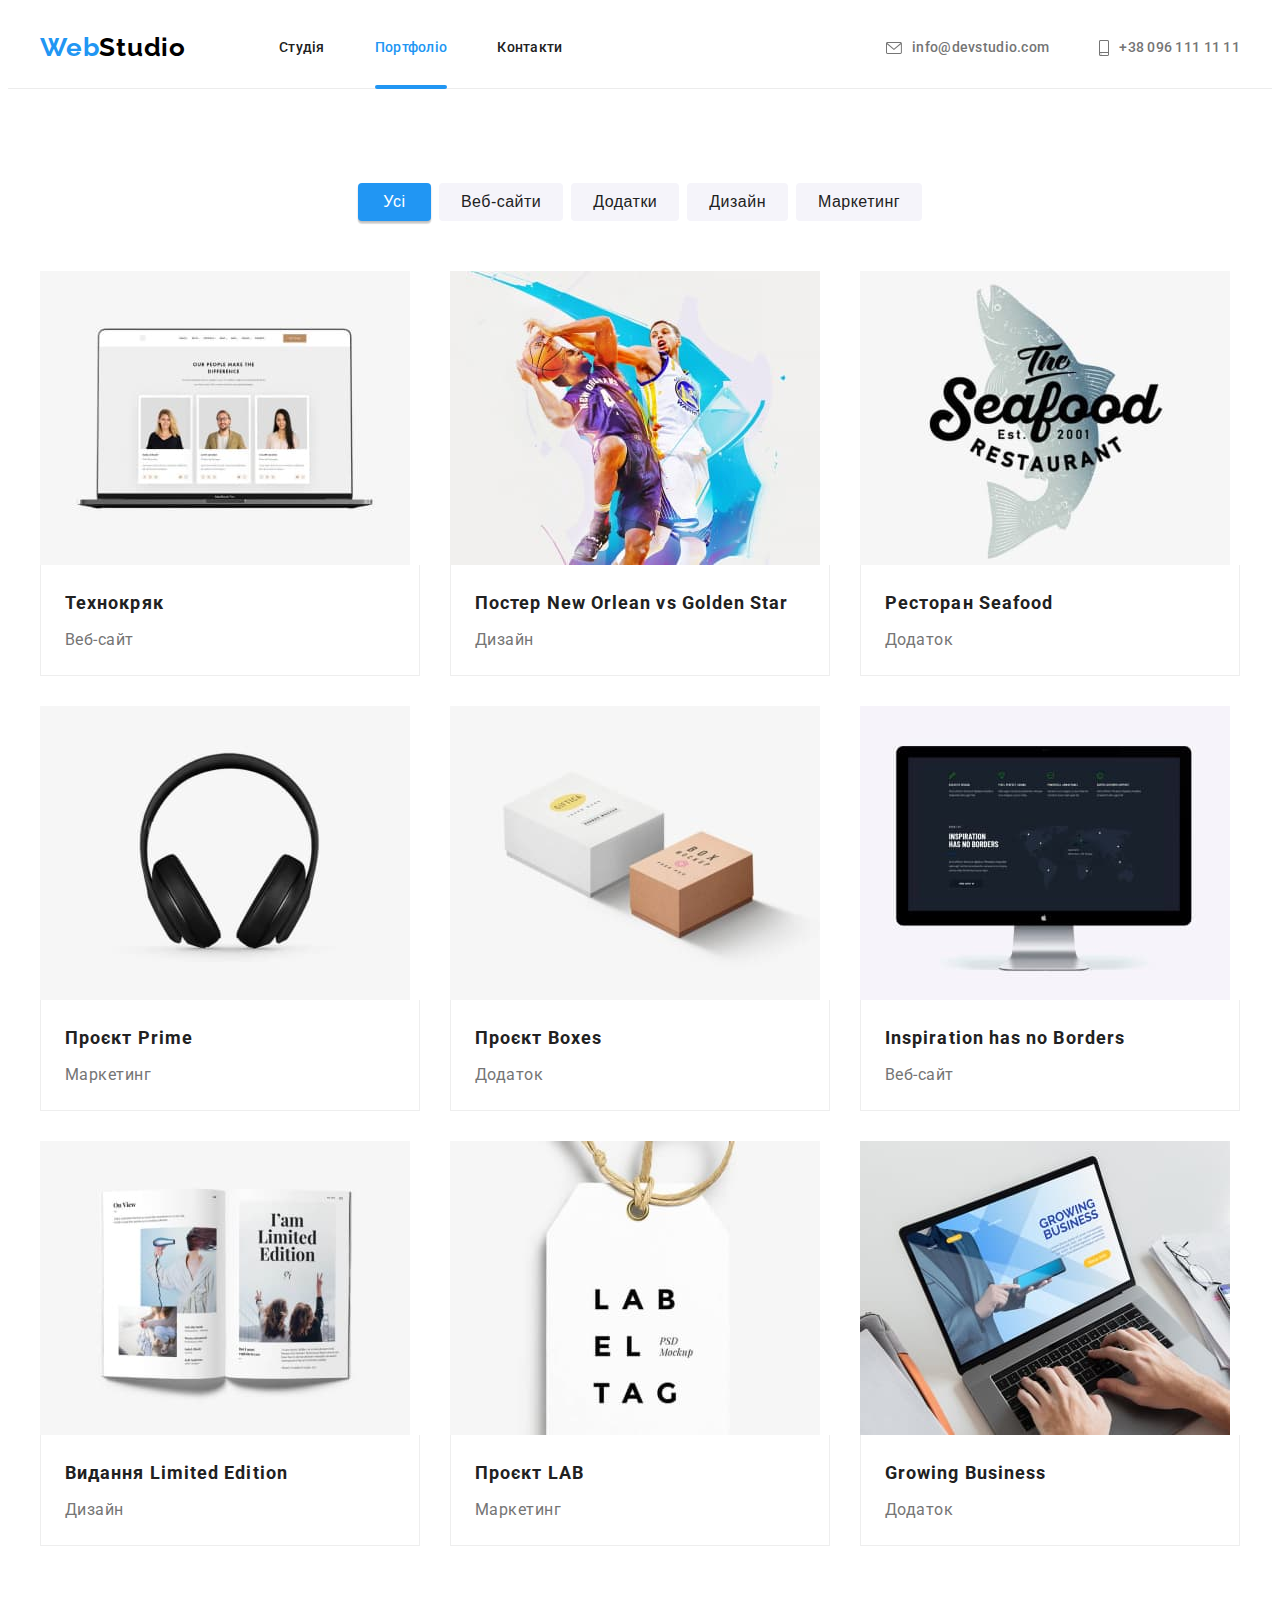
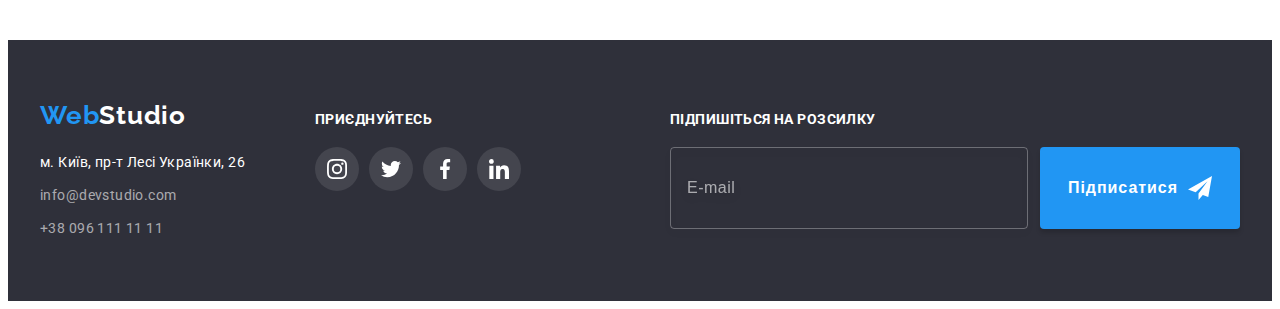
==== portfolio.html @ 4aea4bb4 "clone-hw6" ====
<!DOCTYPE html>
<html lang="uk">
  <head>
    <meta charset="UTF-8" />
    <meta http-equiv="X-UA-Compatible" content="IE=edge" />
    <meta name="viewport" content="width=device-width, initial-scale=1.0" />
    <title>Портфоліо</title>
    <link
      rel="stylesheet"
      href="https://cdnjs.cloudflare.com/ajax/libs/modern-normalize/1.1.0/modern-normalize.min.css"
      integrity="sha512-wpPYUAdjBVSE4KJnH1VR1HeZfpl1ub8YT/NKx4PuQ5NmX2tKuGu6U/JRp5y+Y8XG2tV+wKQpNHVUX03MfMFn9Q=="
      crossorigin="anonymous"
      referrerpolicy="no-referrer"
    />
    <link rel="preconnect" href="https://fonts.googleapis.com" />
    <link rel="preconnect" href="https://fonts.gstatic.com" crossorigin />
    <link
      href="https://fonts.googleapis.com/css2?family=Raleway:wght@700&family=Roboto:wght@400;500;700;900&display=swap"
      rel="stylesheet"
    />
    <link rel="stylesheet" href="./css/styles.css" />
  </head>

  <body>
    <header class="header">
      <div class="container header-container">
        <a href="./index.html" lang="en" class="logo link"
          ><span class="logo-blue">Web</span>Studio</a
        >
        <nav class="navigation">
          <ul class="header-nav">
            <li>
              <a class="header-nav-link link" href="./index.html">Студія</a>
            </li>
            <li>
              <a class="header-nav-link link current-menu-item" href="./portfolio.html"
                >Портфоліо</a
              >
            </li>
            <li><a class="header-nav-link link" href="#">Контакти</a></li>
          </ul>
        </nav>
        <ul class="header-contacts">
          <li>
            <a class="header-contact-link link" href="mailto:info@devstudio.com">
              <svg class="header-contact-icon" width="16" height="12">
                <use href="./images/symbol-defs.svg#icon-envelope"></use>
              </svg>
              info@devstudio.com</a
            >
          </li>
          <li>
            <a class="header-contact-link link" href="tel:+380961111111">
              <svg class="header-contact-icon" width="10" height="16">
                <use href="./images/symbol-defs.svg#icon-smartphone"></use>
              </svg>
              +38 096 111 11 11</a
            >
          </li>
        </ul>
      </div>
    </header>

    <main>
      <section class="portfolio section">
        <div class="container">
          <h1 class="visually-hidden">Портфоліо</h1>
          <ul class="filter-btns">
            <li>
              <button type="button" class="filter-btn button current-filter-btn">Усі</button>
            </li>
            <li class="filter-item">
              <button type="button" class="filter-btn button">Веб-сайти</button>
            </li>
            <li class="filter-item">
              <button type="button" class="filter-btn button">Додатки</button>
            </li>
            <li class="filter-item">
              <button type="button" class="filter-btn button">Дизайн</button>
            </li>
            <li class="filter-item">
              <button type="button" class="filter-btn button">Маркетинг</button>
            </li>
          </ul>

          <ul class="portfolio-list">
            <li class="portfolio-item">
              <a class="portfolio-item-link link" href="#">
                <div class="portfolio-img-wrap">
                  <img
                    src="./images/portfolio/techno-crack.jpg"
                    width="370"
                    height="294"
                    alt="Увімкнений ноутбук із зображенням веб-сайту"
                  />
                  <p class="portfolio-item-description">
                    Ресурс пропонує комплексні пропозиції з різним рівнем функціоналу та сервісів.
                    Все це дозволить відвідувачу отримати вичерпні відомості про компанію чи
                    приватну особу.
                  </p>
                </div>
                <div class="title-text-wrap">
                  <h2 class="portfolio-item-title">Технокряк</h2>
                  <p class="portfolio-item-text">Веб-сайт</p>
                </div>
              </a>
            </li>
            <li class="portfolio-item">
              <a class="portfolio-item-link link" href="#">
                <div class="portfolio-img-wrap">
                  <img
                    src="./images/portfolio/poster-new-orlean-vs-golden-star.jpg"
                    width="370"
                    height="294"
                    alt="Дуель двох баскетболістів - представників різних команд"
                  />
                  <p class="portfolio-item-description">
                    Ресурс пропонує комплексні пропозиції з різним рівнем функціоналу та сервісів.
                    Все це дозволить відвідувачу отримати вичерпні відомості про компанію чи
                    приватну особу.
                  </p>
                </div>
                <div class="title-text-wrap">
                  <h2 class="portfolio-item-title">
                    Постер <span lang="en">New Orlean vs Golden Star</span>
                  </h2>
                  <p class="portfolio-item-text">Дизайн</p>
                </div>
              </a>
            </li>
            <li class="portfolio-item">
              <a class="portfolio-item-link link" href="#">
                <div class="portfolio-img-wrap">
                  <img
                    src="./images/portfolio/restaurant-seafood.jpg"
                    width="370"
                    height="294"
                    alt="Логотип ресторану із заголовком та зображенням риби"
                  />
                  <p class="portfolio-item-description">
                    Ресурс пропонує комплексні пропозиції з різним рівнем функціоналу та сервісів.
                    Все це дозволить відвідувачу отримати вичерпні відомості про компанію чи
                    приватну особу.
                  </p>
                </div>
                <div class="title-text-wrap">
                  <h2 class="portfolio-item-title">Ресторан <span lang="en">Seafood</span></h2>
                  <p class="portfolio-item-text">Додаток</p>
                </div>
              </a>
            </li>
            <li class="portfolio-item">
              <a class="portfolio-item-link link" href="#">
                <div class="portfolio-img-wrap">
                  <img
                    src="./images/portfolio/project-prime.jpg"
                    width="370"
                    height="294"
                    alt="Чорні накладні навушники"
                  />
                  <p class="portfolio-item-description">
                    Ресурс пропонує комплексні пропозиції з різним рівнем функціоналу та сервісів.
                    Все це дозволить відвідувачу отримати вичерпні відомості про компанію чи
                    приватну особу.
                  </p>
                </div>
                <div class="title-text-wrap">
                  <h2 class="portfolio-item-title">Проєкт <span lang="en">Prime</span></h2>
                  <p class="portfolio-item-text">Маркетинг</p>
                </div>
              </a>
            </li>
            <li class="portfolio-item">
              <a class="portfolio-item-link link" href="#">
                <div class="portfolio-img-wrap">
                  <img
                    src="./images/portfolio/boxes-project.jpg"
                    width="370"
                    height="294"
                    alt="Дві коробки різного розміру та кольору"
                  />
                  <p class="portfolio-item-description">
                    Ресурс пропонує комплексні пропозиції з різним рівнем функціоналу та сервісів.
                    Все це дозволить відвідувачу отримати вичерпні відомості про компанію чи
                    приватну особу.
                  </p>
                </div>
                <div class="title-text-wrap">
                  <h2 class="portfolio-item-title">Проєкт <span lang="en">Boxes</span></h2>
                  <p class="portfolio-item-text">Додаток</p>
                </div>
              </a>
            </li>
            <li class="portfolio-item">
              <a class="portfolio-item-link link" href="#">
                <div class="portfolio-img-wrap">
                  <img
                    src="./images/portfolio/no-borders.jpg"
                    width="370"
                    height="294"
                    alt="Увімкнений монітор із зображенням карти світу"
                  />
                  <p class="portfolio-item-description">
                    Ресурс пропонує комплексні пропозиції з різним рівнем функціоналу та сервісів.
                    Все це дозволить відвідувачу отримати вичерпні відомості про компанію чи
                    приватну особу.
                  </p>
                </div>
                <div class="title-text-wrap">
                  <h2 class="portfolio-item-title">
                    <span lang="en">Inspiration has no Borders</span>
                  </h2>
                  <p class="portfolio-item-text">Веб-сайт</p>
                </div>
              </a>
            </li>
            <li class="portfolio-item">
              <a class="portfolio-item-link link" href="#">
                <div class="portfolio-img-wrap">
                  <img
                    src="./images/portfolio/edition-limited-edition.jpg"
                    width="370"
                    height="294"
                    alt="Розгорнутий журнал із зображенням жінок"
                  />
                  <p class="portfolio-item-description">
                    Ресурс пропонує комплексні пропозиції з різним рівнем функціоналу та сервісів.
                    Все це дозволить відвідувачу отримати вичерпні відомості про компанію чи
                    приватну особу.
                  </p>
                </div>
                <div class="title-text-wrap">
                  <h2 class="portfolio-item-title">
                    Видання <span lang="en">Limited Edition</span>
                  </h2>
                  <p class="portfolio-item-text">Дизайн</p>
                </div>
              </a>
            </li>
            <li class="portfolio-item">
              <a class="portfolio-item-link link" href="#">
                <div class="portfolio-img-wrap">
                  <img
                    src="./images/portfolio/lab-project.jpg"
                    width="370"
                    height="294"
                    alt="Крафтова етикетка товару"
                  />
                  <p class="portfolio-item-description">
                    Ресурс пропонує комплексні пропозиції з різним рівнем функціоналу та сервісів.
                    Все це дозволить відвідувачу отримати вичерпні відомості про компанію чи
                    приватну особу.
                  </p>
                </div>
                <div class="title-text-wrap">
                  <h2 class="portfolio-item-title">Проєкт <span lang="en">LAB</span></h2>
                  <p class="portfolio-item-text">Маркетинг</p>
                </div>
              </a>
            </li>
            <li class="portfolio-item">
              <a class="portfolio-item-link link" href="#">
                <div class="portfolio-img-wrap">
                  <img
                    src="./images/portfolio/business-growing.jpg"
                    width="370"
                    height="294"
                    alt="Руки, які працюють над клавіатурою ноутбука"
                  />
                  <p class="portfolio-item-description">
                    Ресурс пропонує комплексні пропозиції з різним рівнем функціоналу та сервісів.
                    Все це дозволить відвідувачу отримати вичерпні відомості про компанію чи
                    приватну особу.
                  </p>
                </div>
                <div class="title-text-wrap">
                  <h2 class="portfolio-item-title"><span lang="en">Growing Business</span></h2>
                  <p class="portfolio-item-text">Додаток</p>
                </div>
              </a>
            </li>
          </ul>
        </div>
      </section>
    </main>

    <footer class="footer">
      <div class="container footer-container">
        <div class="footer-contacts">
          <a href="./index.html" class="logo-foot link" lang="en"
            ><span class="logo-blue">Web</span>Studio</a
          >

          <address class="add">
            <ul class="add-list">
              <li class="add-item">
                <a
                  class="add-item-map link"
                  href="https://goo.gl/maps/znrV5zkPQKS67RJL6"
                  target="_blank"
                  rel="noopener noreferrer"
                  >м. Київ, пр-т Лесі Українки, 26</a
                >
              </li>
              <li class="add-item">
                <a class="add-item-link link" href="mailto:info@devstudio.com"
                  >info@devstudio.com</a
                >
              </li>
              <li class="add-item">
                <a class="add-item-link link" href="tel:+380961111111">+38 096 111 11 11</a>
              </li>
            </ul>
          </address>
        </div>
        <div class="join">
          <b class="join-title">приєднуйтесь</b>
          <ul class="join-list">
            <li class="join-soc-item">
              <a
                class="join-soc-link link"
                href="#"
                target="_blank"
                rel="noopener noreferrer nofollow"
              >
                <svg class="join-soc-icon" width="20" height="20">
                  <use href="./images/symbol-defs.svg#icon-instagram"></use>
                </svg>
              </a>
            </li>
            <li class="join-soc-item">
              <a
                class="join-soc-link link"
                href="#"
                target="_blank"
                rel="noopener noreferrer nofollow"
              >
                <svg class="join-soc-icon" width="20" height="20">
                  <use href="./images/symbol-defs.svg#icon-twitter"></use>
                </svg>
              </a>
            </li>
            <li class="join-soc-item">
              <a
                class="join-soc-link link"
                href="#"
                target="_blank"
                rel="noopener noreferrer nofollow"
              >
                <svg class="join-soc-icon" width="20" height="20">
                  <use href="./images/symbol-defs.svg#icon-facebook"></use>
                </svg>
              </a>
            </li>
            <li class="join-soc-item">
              <a
                class="join-soc-link link"
                href="#"
                target="_blank"
                rel="noopener noreferrer nofollow"
              >
                <svg class="join-soc-icon" width="20" height="20">
                  <use href="./images/symbol-defs.svg#icon-linkedin"></use>
                </svg>
              </a>
            </li>
          </ul>
        </div>
        <div class="footer-form-field">
          <b class="footer-form-title">Підпишіться на розсилку</b>
          <form class="footer-form">
            <input
              type="email"
              name="email"
              class="footer-form-input"
              placeholder="E-mail"
              required
            />
            <button type="submit" class="footer-form-btn button">
              Підписатися
              <svg class="footer-form-btn-icon" width="24" height="24">
                <use href="./images/symbol-defs.svg#icon-send"></use>
              </svg>
            </button>
          </form>
        </div>
      </div>
    </footer>
  </body>
</html>
---- css/styles.css ----
:root {
  --primary-background-color: #ffffff;
  --secondary-background-color: #f5f4fa;
  --primary-text-color: #757575;
  --title-text-color: #212121;
  --title-text-bright-color: #ffffff;
  --logo-color-span: #2196f3;
  --logo-color-header: #000000;
  --logo-color-footer: #ffffff;
  --active-link-color: #2196f3;
  --nav-link-color: #212121;
  --contact-link-color: #757575;
  --main-btn-color: #2196f3;
  --main-btn-text: #ffffff;
  --secondary-btn-color: #f5f4fa;
  --secondary-btn-text: #212121;
}

body {
  font-family: 'Roboto', -apple-system, BlinkMacSystemFont, avenir next, avenir, segoe ui,
    helvetica neue, helvetica, Cantarell, Ubuntu, roboto, noto, arial, sans-serif;
  background-color: var(--primary-background-color);
  color: var(--primary-text-color);
  font-size: 14px;
  letter-spacing: 0.03em;
}

.visually-hidden {
  position: absolute;
  width: 1px;
  height: 1px;
  margin: -1px;
  border: 0;
  padding: 0;
  white-space: nowrap;
  clip-path: inset(100%);
  clip: rect(0 0 0 0);
  overflow: hidden;
}

.link {
  text-decoration: none;
}

h1,
h2,
h3,
h4,
h5,
h6,
p {
  margin: 0;
}

ul {
  list-style: none;
  margin: 0;
  padding: 0;
}

img {
  display: block;
  max-width: 100%;
  height: auto;
}

.section {
  padding-top: 94px;
  padding-bottom: 94px;
}

.container {
  margin: 0 auto;
  width: 1200px;
  padding-left: 15px;
  padding-right: 15px;
}

.button {
  display: block;
  border: none;
  border-radius: 4px;
  cursor: pointer;
}

input:-webkit-autofill {
  -webkit-box-shadow: inset 0 0 0 50px white;
  -webkit-text-fill-color: black;
}

/* ---------HEADER---------- */

.header {
  font-weight: 500;
  letter-spacing: 0.02em;
  line-height: 1.14;

  border-bottom: 1px solid #ececec;
}

.header-container {
  display: flex;
  align-items: center;
}

.logo {
  margin-right: 93px;
  padding-top: 24px;
  padding-bottom: 25px;

  font-family: 'Raleway', -apple-system, BlinkMacSystemFont, avenir next, avenir, segoe ui,
    helvetica neue, helvetica, Cantarell, Ubuntu, roboto, noto, arial, sans-serif;
  font-weight: 700;
  font-size: 26px;
  line-height: 1.19;
  letter-spacing: 0.03em;
  color: var(--logo-color-header);
}

.logo-blue {
  color: var(--logo-color-span);
}

.navigation {
  margin-right: auto;
}

.header-nav {
  display: flex;
  gap: 50px;
}

.header-nav-link,
.header-contact-link {
  display: flex;
  padding: 32px 0;

  transition: color 250ms cubic-bezier(0.4, 0, 0.2, 1);
}

.header-nav-link {
  position: relative;

  color: var(--nav-link-color);
}

.current-menu-item {
  color: var(--active-link-color);
}

.current-menu-item:after {
  content: '';

  position: absolute;
  bottom: -1px;
  left: 0;

  width: 100%;
  height: 4px;
  background: #2196f3;
  border-radius: 2px;
}

.header-contacts {
  display: flex;
  gap: 50px;
}
.header-contact-link {
  gap: 10px;
  align-items: center;

  color: var(--contact-link-color);
}

.header-nav-link:hover,
.header-nav-link:focus,
.header-contact-link:hover,
.header-contact-link:focus {
  color: var(--active-link-color);
}

.header-contact-icon {
  fill: currentColor;
}

/* ---------FOOTER---------- */

.footer {
  padding: 60px 0;

  background: #2f303a;
}

.footer-container {
  display: flex;
  gap: 70px;
  align-items: baseline;
}

.logo-foot {
  display: block;
  margin-bottom: 20px;

  font-family: 'Raleway', sans-serif;
  font-weight: 700;
  font-size: 26px;
  line-height: 1.19;
  letter-spacing: 0.03em;
  color: var(--logo-color-footer);
}

.add {
  color: rgba(255, 255, 255, 0.6);
  font-style: normal;
  line-height: 1.71;
}

/* .add-list {
} */

.add-item:not(:last-child) {
  margin-bottom: 9px;
}

.add-item-map {
  color: #ffffff;

  transition: color 250ms cubic-bezier(0.4, 0, 0.2, 1);
}

.add-item-link {
  color: inherit;

  transition: color 250ms cubic-bezier(0.4, 0, 0.2, 1);
}

.add-item:hover,
.add-item:focus,
.add-item-map:hover,
.add-item-map:focus {
  color: var(--active-link-color);
}

/* .join {
} */

.join-title {
  display: block;
  margin-bottom: 20px;

  line-height: calc(16 / 14);
  letter-spacing: 0.03em;
  text-transform: uppercase;

  color: #ffffff;
}

.join-list {
  display: flex;
  gap: 10px;
}

.join-soc-item {
  width: 44px;
  height: 44px;
}

.join-soc-link {
  display: flex;
  width: 100%;
  height: 100%;
  background-color: rgba(255, 255, 255, 0.1);
  border-radius: 50%;
  align-items: center;
  justify-content: center;
  color: #fff;

  transition: background-color 250ms cubic-bezier(0.4, 0, 0.2, 1);
}

.join-soc-icon {
  fill: currentColor;
}

.join-soc-link:hover,
.join-soc-link:focus {
  background-color: #2196f3;
}
/* FOOTER FORM */

.footer-form-field {
  margin-left: auto;
  width: 570px;
  height: 86px;
}

.footer-form-title {
  display: block;
  margin-bottom: 20px;

  line-height: calc(16 / 14);
  text-transform: uppercase;
  color: var(--title-text-bright-color);
}

.footer-form {
  display: flex;
}

.footer-form-input {
  width: 358px;
  height: 50px;
  padding: 15px 16px;
  margin-right: 12px;

  background-color: inherit;
  outline: transparent;

  font-weight: 400;
  font-size: 16px;
  line-height: 1.25;
  letter-spacing: 0.03em;
  color: rgba(255, 255, 255, 0.6);

  border: 1px solid rgba(255, 255, 255, 0.3);
  filter: drop-shadow(0px 4px 4px rgba(0, 0, 0, 0.15));
  border-radius: 4px;

  transition: border-color 250ms cubic-bezier(0.4, 0, 0.2, 1);
}

.footer-form-input:-webkit-autofill {
  -webkit-box-shadow: inset 0 0 0 50px #2f303a;
  -webkit-text-fill-color: rgba(255, 255, 255, 0.6);
}

.footer-form-input:focus {
  border-color: #2196f3;
}

.footer-form-input::placeholder {
  font-weight: 400;
  font-size: 16px;
  line-height: 1.25;
  letter-spacing: 0.03em;
  align-items: center;

  color: rgba(255, 255, 255, 0.6);
}

.footer-form-btn {
  display: flex;
  padding: 10px 28px;
  align-items: center;

  font-weight: 700;
  font-size: 16px;
  line-height: 1.88;
  letter-spacing: 0.06em;

  color: var(--main-btn-text);
  background-color: var(--main-btn-color);
  box-shadow: 0px 4px 4px rgba(0, 0, 0, 0.15);

  transition: background-color 250ms cubic-bezier(0.4, 0, 0.2, 1);
}

.footer-form-btn:hover,
.footer-form-btn:focus {
  background-color: #188ce8;
}

.footer-form-btn-icon {
  margin-left: 10px;
  fill: currentColor;
}

/* ---------INDEX-MAIN---------- */
/* ---------INDEX-MAIN---------- */
/* ---------INDEX-MAIN---------- */

/* ---------HERO---------- */

.hero {
  padding: 200px 0;
  margin: 0 auto;
  max-width: 1600px;
  height: 600px;

  background-color: #c4c4c4;
  background-image: linear-gradient(rgba(47, 48, 58, 0.4), rgba(47, 48, 58, 0.4)),
    url(../images/hero-img.jpg);
  background-repeat: no-repeat;
  background-position: center;
}

.hero-title {
  margin: 0 auto 30px auto;
  width: 696px;

  text-align: center;
  font-weight: 900;
  font-size: 44px;
  line-height: 1.36;
  text-transform: uppercase;
  color: var(--title-text-bright-color);
  letter-spacing: 0.06em;
}

.hero-btn {
  margin: 0 auto;
  padding: 10px 32px;
  display: flex;

  font-weight: 700;
  font-size: 16px;
  line-height: 1.88;
  letter-spacing: 0.06em;

  box-shadow: 0px 4px 4px rgba(0, 0, 0, 0.15);
  background: var(--main-btn-color);
  color: var(--main-btn-text);

  transition: background-color 250ms cubic-bezier(0.4, 0, 0.2, 1);
}

.hero-btn:hover,
.hero-btn:focus {
  background-color: #188ce8;
}

/* ---------BENEFITS---------- */

/* .benefits {
} */

.benefits-list {
  display: flex;
  gap: 30px;
}

.benefits-item {
  flex-basis: calc((100% - 90px) / 4);
}

.benefits-icon-wrap {
  display: flex;
  align-items: center;
  justify-content: center;
  width: 270px;
  height: 120px;
  margin-bottom: 30px;

  background-color: #f5f4fa;
  border-radius: 4px;
}

.benefits-title {
  margin-bottom: 10px;

  font-size: inherit;
  line-height: 1.14;
  text-transform: uppercase;
  color: var(--title-text-color);
}

.benefits-text {
  line-height: 1.71;
  color: var(--primary-text-color);
}

/* ---------EXAMPLES---------- */

.examples {
  padding-top: 0;
}

.examples-title {
  margin-bottom: 50px;

  font-size: 36px;
  line-height: 1.17;
  text-align: center;
  letter-spacing: 0.03em;
  color: var(--title-text-color);
}

.examples-list {
  display: flex;
  gap: 30px;
}

.examples-item {
  position: relative;

  flex-basis: calc((100% - 60px) / 3);
}

/* .examples-img {
} */

.examples-item-title {
  position: absolute;
  bottom: 0;
  left: 0;
  right: 0;

  height: 70px;
  padding: 27px 0;

  background: rgba(47, 48, 58, 0.8);

  font-weight: 700;
  font-size: 14px;
  line-height: calc(16 / 14);
  text-align: center;
  letter-spacing: 0.03em;
  text-transform: uppercase;

  color: var(--title-text-bright-color);
}

/* ---------TEAM---------- */

.team {
  background: var(--secondary-background-color);
}

.team-title {
  margin-bottom: 50px;

  font-size: 36px;
  line-height: 1.17;
  text-align: center;
  letter-spacing: 0.03em;
  color: var(--title-text-color);
}

.team-list {
  display: flex;
  gap: 30px;

  background: inherit;
}

.team-item {
  width: calc((100% - 90px) / 4);

  border: none;
  border-radius: 0px 0px 4px 4px;
  background: var(--primary-background-color);
  box-shadow: 0px 1px 3px rgba(0, 0, 0, 0.12), 0px 1px 1px rgba(0, 0, 0, 0.14),
    0px 2px 1px rgba(0, 0, 0, 0.2);
}

.team-content-wrap {
  padding: 30px 32px;
}

.team-item-title {
  margin-bottom: 10px;

  font-weight: 500;
  font-size: 16px;
  line-height: 1.19;
  text-align: center;
  letter-spacing: 0.03em;
  color: var(--title-text-color);
}

.team-item-text {
  margin-bottom: 16px;

  font-size: 16px;
  line-height: 1.19;
  text-align: center;
  letter-spacing: 0.03em;
  color: var(--primary-text-color);
}

/* .team-item-img {
} */

.team-soc-list {
  display: flex;
  justify-content: center;
  gap: 10px;
}

.team-soc-item {
  width: 44px;
  height: 44px;
}

.team-soc-link {
  display: flex;
  width: 100%;
  height: 100%;
  align-items: center;
  justify-content: center;

  border-radius: 50%;
  color: #afb1b8;

  transition: background-color 250ms cubic-bezier(0.4, 0, 0.2, 1),
    color 250ms cubic-bezier(0.4, 0, 0.2, 1);
}

.team-soc-icon {
  fill: currentColor;
}

.team-soc-link:hover,
.team-soc-link:focus {
  background-color: #2196f3;
  color: #ffffff;
}

/* =--------CLIENTS--------- */

/* .clients {
} */

.clients-title {
  margin-bottom: 50px;

  font-size: 36px;
  line-height: calc(42 / 36);
  text-align: center;
  letter-spacing: 0.03em;

  color: #212121;
}

.clients-list {
  display: flex;
  gap: 30px;
}

.clients-item {
  flex-basis: calc((100% - 150px) / 6);
  width: 170px;
  height: 92px;
}

.clients-item-link {
  display: flex;
  align-items: center;
  justify-content: center;
  width: 100%;
  height: 100%;

  border: 1px solid #afb1b8;
  border-radius: 4px;
  color: #afb1b8;

  transition: color 250ms cubic-bezier(0.4, 0, 0.2, 1),
    border-color 250ms cubic-bezier(0.4, 0, 0.2, 1);
}

.clients-item-icon {
  fill: currentColor;
}

.clients-item-link:hover,
.clients-item-link:focus {
  color: #2196f3;
  border-color: #2196f3;
}

/* ---------PORTFOLIO-MAIN---------- */
/* ---------PORTFOLIO-MAIN---------- */
/* ---------PORTFOLIO-MAIN---------- */

/* ---------PORTFOLIO---------- */

/* .portfolio {
} */

.filter-btns {
  display: flex;
  gap: 8px;
  margin-bottom: 50px;
  justify-content: center;
}

.filter-btn {
  min-width: 73px;
  padding: 6px 22px;

  background: var(--secondary-btn-color);
  font-weight: 500;
  font-size: 16px;
  line-height: 1.62;
  text-align: center;
  letter-spacing: 0.03em;
  color: var(--secondary-btn-text);

  transition: background-color 250ms cubic-bezier(0.4, 0, 0.2, 1),
    color 250ms cubic-bezier(0.4, 0, 0.2, 1), box-shadow 250ms cubic-bezier(0.4, 0, 0.2, 1);
}

.filter-btn:hover,
.filter-btn:focus,
.current-filter-btn {
  background-color: var(--main-btn-color);
  color: var(--main-btn-text);
  box-shadow: 0px 3px 1px rgba(0, 0, 0, 0.1), 0px 1px 2px rgba(0, 0, 0, 0.08),
    0px 2px 2px rgba(0, 0, 0, 0.12);
}

.portfolio-list {
  display: flex;
  flex-wrap: wrap;
  gap: 30px;
}

.portfolio-item {
  flex-basis: calc((100% - 60px) / 3);
}

.portfolio-item-link {
  display: block;

  transition: box-shadow 250ms cubic-bezier(0.4, 0, 0.2, 1);
}

.portfolio-item-link:hover,
.portfolio-item-link:focus {
  box-shadow: 0px 1px 1px rgba(0, 0, 0, 0.12), 0px 4px 4px rgba(0, 0, 0, 0.06),
    1px 4px 6px rgba(0, 0, 0, 0.16);
}

.title-text-wrap {
  padding: 20px 24px;

  border: 1px solid #eeeeee;
  border-top: 0;
}

.portfolio-item-title {
  margin-bottom: 4px;

  font-size: 18px;
  line-height: 2;
  letter-spacing: 0.06em;
  color: var(--title-text-color);
}

.portfolio-item-text {
  font-size: 16px;
  line-height: 1.88;
  letter-spacing: 0.03em;
  color: var(--primary-text-color);
}

.portfolio-img-wrap {
  position: relative;
  overflow: hidden;
}

.portfolio-item-description {
  position: absolute;
  top: 0;
  left: 0;

  width: 100%;
  height: 100%;
  padding: 63px 24px;

  font-size: 18px;
  line-height: 1.56;
  letter-spacing: 0.03em;
  color: var(--title-text-bright-color);
  background: rgba(33, 150, 243, 0.9);

  transform: translateY(100%);
  opacity: 0;
  transition: transform 250ms cubic-bezier(0.4, 0, 0.2, 1),
    opacity 250ms cubic-bezier(0.4, 0, 0.2, 1);
}

.portfolio-item-link:hover .portfolio-item-description,
.portfolio-item-link:focus .portfolio-item-description {
  transform: translateY(0%);
  opacity: 1;
}

/* -------MODAL-------- */

.backdrop {
  position: fixed;
  top: 0;
  left: 0;

  width: 100%;
  height: 100%;

  background: rgba(0, 0, 0, 0.2);
  opacity: 1;

  transition: opacity 250ms cubic-bezier(0.4, 0, 0.2, 1);
}

.is-hidden {
  opacity: 0;
  pointer-events: none;
  visibility: hidden;
}

.modal {
  position: absolute;
  top: 50%;
  left: 50%;
  transform: translate(-50%, -50%);

  width: 528px;
  height: 581px;
  visibility: visible;
  padding: 40px;

  background-color: #fff;
  box-shadow: 0px 1px 3px rgba(0, 0, 0, 0.12), 0px 1px 1px rgba(0, 0, 0, 0.14),
    0px 2px 1px rgba(0, 0, 0, 0.2);
  border-radius: 4px;

  transition: transform 250ms cubic-bezier(0.4, 0, 0.2, 1),
    opacity 250ms cubic-bezier(0.4, 0, 0.2, 1);
}

.modal-close {
  position: absolute;
  top: 8px;
  right: 8px;

  display: flex;
  align-items: center;
  justify-content: center;
  width: 30px;
  height: 30px;

  background: #ffffff;
  border: 1px solid rgba(0, 0, 0, 0.1);
  border-radius: 50%;
  cursor: pointer;
}
.modal-close-icon {
  transition: fill 250ms cubic-bezier(0.4, 0, 0.2, 1);
}

.modal-close:hover .modal-close-icon {
  fill: #2196f3;
}
.backdrop.is-hidden .modal {
  opacity: 0;
  transform: translate(-50%, -50%) perspective(200px) rotateY(0.5turn);
}

.modal-title {
  display: block;

  margin-bottom: 12px;

  font-size: 20px;
  line-height: calc(23 / 20);
  text-align: center;
  letter-spacing: 0.03em;

  color: var(--title-text-color);
}
/* .modal-form {
} */
.form-field {
  margin: 0 auto 10px auto;
  position: relative;

  display: flex;
  flex-direction: column;
}
.form-field:nth-of-type(4n) {
  margin-bottom: 20px;
}
.form-input-wrap {
  position: relative;
}
.form-contact-label {
  margin-bottom: 4px;

  font-weight: 400;
  font-size: 12px;
  line-height: calc(14 / 12);
  letter-spacing: 0.01em;
}
.form-input {
  width: 100%;
  max-width: 448px;
  padding: 12px 16px;

  border: 1px solid rgba(33, 33, 33, 0.2);
  border-radius: 4px;
  outline: transparent;

  transition: border-color 250ms cubic-bezier(0.4, 0, 0.2, 1);
}
.form-contact-input {
  height: 40px;
  padding-left: 42px;
  color: #000000;
}
.modal-form-icon {
  position: absolute;
  top: 50%;
  left: 12px;
  transform: translateY(-50%);

  transition: fill 250ms cubic-bezier(0.4, 0, 0.2, 1);
}
.form-contact-comment {
  resize: none;
  height: 120px;
}
.form-contact-input:hover + .modal-form-icon,
.form-contact-input:focus + .modal-form-icon,
.form-contact-input:not(:placeholder-shown) + .modal-form-icon {
  fill: #2196f3;
}

.form-input:hover,
.form-input:focus {
  border-color: #2196f3;
}

.form-contact-comment::placeholder {
  font-weight: 400;
  font-size: 12px;
  line-height: calc(14 / 12);
  letter-spacing: 0.01em;

  color: rgba(117, 117, 117, 0.5);
}
.policy-label {
  display: flex;
  gap: 7px;
  align-items: center;
  justify-content: center;

  margin-bottom: 30px;

  font-size: 14px;
  line-height: 1.71;
  letter-spacing: 0.03em;
  color: var(--primary-text-color);
}
/* .policy-checkbox {
} */

.policy-checkbox-icon {
  fill: #fff;
  border: 2px solid #212121;
  border-radius: 2px;

  background-size: contain;

  transition: border-color 250ms cubic-bezier(0.4, 0, 0.2, 1),
    background-color 250ms cubic-bezier(0.4, 0, 0.2, 1);
}
.policy-checkbox:checked + .policy-checkbox-icon {
  border-color: transparent;
  background-color: #2196f3;
}

.policy-checkbox:focus + .policy-checkbox-icon {
  outline: 2px solid #2196f3;
}
.policy-link {
  position: relative;

  /* display: block;
  padding-left: 3px; */

  color: var(--active-link-color);
}

.policy-link:after {
  content: '';

  position: absolute;
  bottom: 5px;
  left: 0;

  width: 100%;
  height: 1px;
  background: #2196f3;
}
.modal-form-btn {
  display: flex;
  align-items: center;
  margin: 0 auto;
  padding: 10px 52px;

  font-weight: 700;
  font-size: 16px;
  line-height: 1.88;
  letter-spacing: 0.06em;
  color: var(--main-btn-text);
  text-align: center;

  background-color: #2196f3;
  box-shadow: 0px 4px 4px rgba(0, 0, 0, 0.15);
  border-radius: 4px;

  transition: background-color 250ms cubic-bezier(0.4, 0, 0.2, 1);
}

.modal-form-btn:hover,
.modal-form-btn:focus {
  background-color: #188ce8;
}
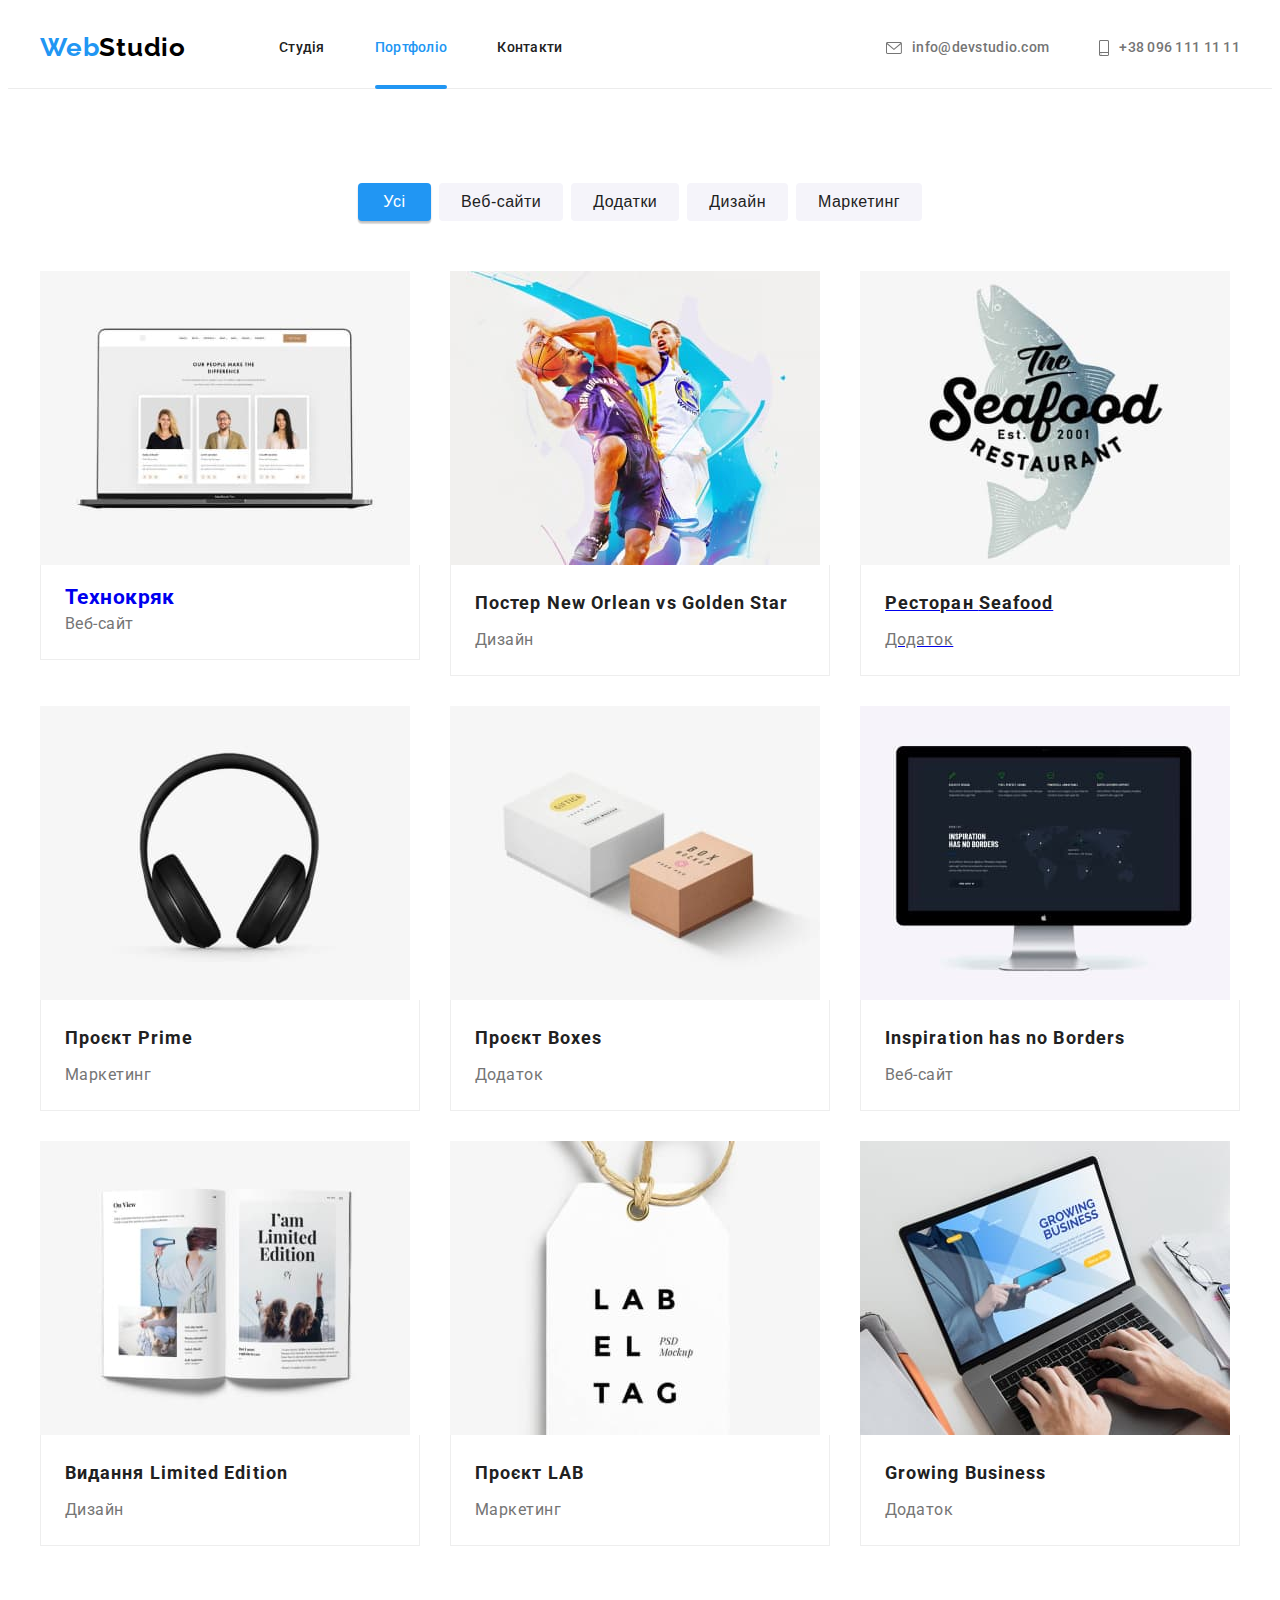
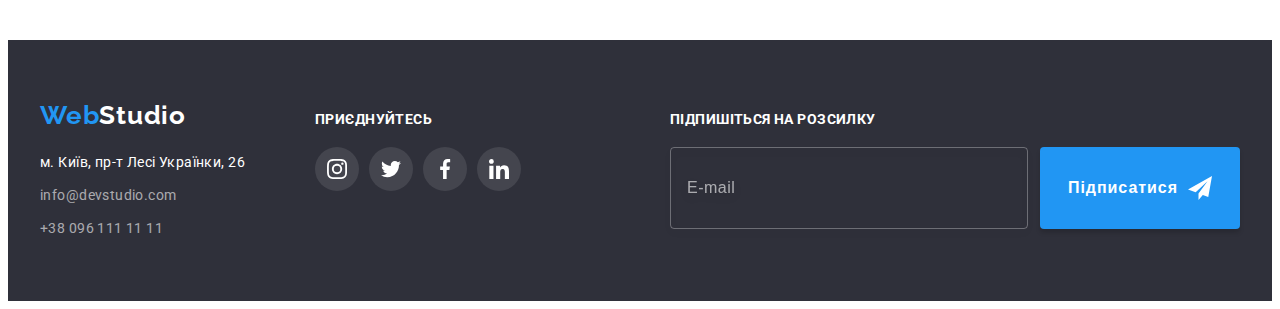
==== commit 6489d70b: "fix-bem" ====
--- a/portfolio.html
+++ b/portfolio.html
@@ -62,65 +62,67 @@
     </header>
 
     <main>
-      <section class="portfolio section">
+      <section class="portfolio-section section">
         <div class="container">
           <h1 class="visually-hidden">Портфоліо</h1>
-          <ul class="filter-btns">
-            <li>
-              <button type="button" class="filter-btn button current-filter-btn">Усі</button>
-            </li>
-            <li class="filter-item">
-              <button type="button" class="filter-btn button">Веб-сайти</button>
-            </li>
-            <li class="filter-item">
-              <button type="button" class="filter-btn button">Додатки</button>
-            </li>
-            <li class="filter-item">
-              <button type="button" class="filter-btn button">Дизайн</button>
-            </li>
-            <li class="filter-item">
-              <button type="button" class="filter-btn button">Маркетинг</button>
+          <ul class="portfolio__category-list category-list">
+            <li class="category-list__category">
+              <button type="button" class="category-list__btn button category-list__btn--current">
+                Усі
+              </button>
+            </li>
+            <li class="category-list__category">
+              <button type="button" class="category-list__btn button">Веб-сайти</button>
+            </li>
+            <li class="category-list__category">
+              <button type="button" class="category-list__btn button">Додатки</button>
+            </li>
+            <li class="category-list__category">
+              <button type="button" class="category-list__btn button">Дизайн</button>
+            </li>
+            <li class="category-list__category">
+              <button type="button" class="category-list__btn button">Маркетинг</button>
             </li>
           </ul>
 
           <ul class="portfolio-list">
-            <li class="portfolio-item">
-              <a class="portfolio-item-link link" href="#">
-                <div class="portfolio-img-wrap">
+            <li class="portfolio-list__item">
+              <a class="portfolio-list__item-link link" href="#">
+                <div class="portfolio-list__item-img-wrap">
                   <img
                     src="./images/portfolio/techno-crack.jpg"
                     width="370"
                     height="294"
                     alt="Увімкнений ноутбук із зображенням веб-сайту"
                   />
-                  <p class="portfolio-item-description">
-                    Ресурс пропонує комплексні пропозиції з різним рівнем функціоналу та сервісів.
-                    Все це дозволить відвідувачу отримати вичерпні відомості про компанію чи
-                    приватну особу.
-                  </p>
-                </div>
-                <div class="title-text-wrap">
-                  <h2 class="portfolio-item-title">Технокряк</h2>
+                  <p class="portfolio-list__item-overlay">
+                    Ресурс пропонує комплексні пропозиції з різним рівнем функціоналу та сервісів.
+                    Все це дозволить відвідувачу отримати вичерпні відомості про компанію чи
+                    приватну особу.
+                  </p>
+                </div>
+                <div class="portfolio-list__item-content">
+                  <h2 class="portfolio-list__item-title">Технокряк</h2>
                   <p class="portfolio-item-text">Веб-сайт</p>
                 </div>
               </a>
             </li>
-            <li class="portfolio-item">
-              <a class="portfolio-item-link link" href="#">
-                <div class="portfolio-img-wrap">
+            <li class="portfolio-list__item">
+              <a class="portfolio-list__item-link link" href="#">
+                <div class="portfolio-list__item-img-wrap">
                   <img
                     src="./images/portfolio/poster-new-orlean-vs-golden-star.jpg"
                     width="370"
                     height="294"
                     alt="Дуель двох баскетболістів - представників різних команд"
                   />
-                  <p class="portfolio-item-description">
-                    Ресурс пропонує комплексні пропозиції з різним рівнем функціоналу та сервісів.
-                    Все це дозволить відвідувачу отримати вичерпні відомості про компанію чи
-                    приватну особу.
-                  </p>
-                </div>
-                <div class="title-text-wrap">
+                  <p class="portfolio-list__item-overlay">
+                    Ресурс пропонує комплексні пропозиції з різним рівнем функціоналу та сервісів.
+                    Все це дозволить відвідувачу отримати вичерпні відомості про компанію чи
+                    приватну особу.
+                  </p>
+                </div>
+                <div class="portfolio-list__item-content">
                   <h2 class="portfolio-item-title">
                     Постер <span lang="en">New Orlean vs Golden Star</span>
                   </h2>
@@ -128,85 +130,85 @@
                 </div>
               </a>
             </li>
-            <li class="portfolio-item">
-              <a class="portfolio-item-link link" href="#">
-                <div class="portfolio-img-wrap">
+            <li class="portfolio-list__item">
+              <a class="portfolio-list__item-link" href="#">
+                <div class="portfolio-list__item-img-wrap">
                   <img
                     src="./images/portfolio/restaurant-seafood.jpg"
                     width="370"
                     height="294"
                     alt="Логотип ресторану із заголовком та зображенням риби"
                   />
-                  <p class="portfolio-item-description">
-                    Ресурс пропонує комплексні пропозиції з різним рівнем функціоналу та сервісів.
-                    Все це дозволить відвідувачу отримати вичерпні відомості про компанію чи
-                    приватну особу.
-                  </p>
-                </div>
-                <div class="title-text-wrap">
+                  <p class="portfolio-list__item-overlay">
+                    Ресурс пропонує комплексні пропозиції з різним рівнем функціоналу та сервісів.
+                    Все це дозволить відвідувачу отримати вичерпні відомості про компанію чи
+                    приватну особу.
+                  </p>
+                </div>
+                <div class="portfolio-list__item-content">
                   <h2 class="portfolio-item-title">Ресторан <span lang="en">Seafood</span></h2>
                   <p class="portfolio-item-text">Додаток</p>
                 </div>
               </a>
             </li>
-            <li class="portfolio-item">
-              <a class="portfolio-item-link link" href="#">
-                <div class="portfolio-img-wrap">
+            <li class="portfolio-list__item">
+              <a class="portfolio-list__item-link link" href="#">
+                <div class="portfolio-list__item-img-wrap">
                   <img
                     src="./images/portfolio/project-prime.jpg"
                     width="370"
                     height="294"
                     alt="Чорні накладні навушники"
                   />
-                  <p class="portfolio-item-description">
-                    Ресурс пропонує комплексні пропозиції з різним рівнем функціоналу та сервісів.
-                    Все це дозволить відвідувачу отримати вичерпні відомості про компанію чи
-                    приватну особу.
-                  </p>
-                </div>
-                <div class="title-text-wrap">
+                  <p class="portfolio-list__item-overlay">
+                    Ресурс пропонує комплексні пропозиції з різним рівнем функціоналу та сервісів.
+                    Все це дозволить відвідувачу отримати вичерпні відомості про компанію чи
+                    приватну особу.
+                  </p>
+                </div>
+                <div class="portfolio-list__item-content">
                   <h2 class="portfolio-item-title">Проєкт <span lang="en">Prime</span></h2>
                   <p class="portfolio-item-text">Маркетинг</p>
                 </div>
               </a>
             </li>
-            <li class="portfolio-item">
-              <a class="portfolio-item-link link" href="#">
-                <div class="portfolio-img-wrap">
+            <li class="portfolio-list__item">
+              <a class="portfolio-list__item-link link" href="#">
+                <div class="portfolio-list__item-img-wrap">
                   <img
                     src="./images/portfolio/boxes-project.jpg"
                     width="370"
                     height="294"
                     alt="Дві коробки різного розміру та кольору"
                   />
-                  <p class="portfolio-item-description">
-                    Ресурс пропонує комплексні пропозиції з різним рівнем функціоналу та сервісів.
-                    Все це дозволить відвідувачу отримати вичерпні відомості про компанію чи
-                    приватну особу.
-                  </p>
-                </div>
-                <div class="title-text-wrap">
+                  <p class="portfolio-list__item-overlay">
+                    Ресурс пропонує комплексні пропозиції з різним рівнем функціоналу та сервісів.
+                    Все це дозволить відвідувачу отримати вичерпні відомості про компанію чи
+                    приватну особу.
+                  </p>
+                </div>
+                <div class="portfolio-list__item-content">
                   <h2 class="portfolio-item-title">Проєкт <span lang="en">Boxes</span></h2>
                   <p class="portfolio-item-text">Додаток</p>
                 </div>
               </a>
             </li>
-            <li class="portfolio-item">
-              <a class="portfolio-item-link link" href="#">
-                <div class="portfolio-img-wrap">
+            <li class="portfolio-list__item">
+              <a class="portfolio-list__item-link link" href="#">
+                <div class="portfolio-list__item-img-wrap">
                   <img
                     src="./images/portfolio/no-borders.jpg"
                     width="370"
                     height="294"
                     alt="Увімкнений монітор із зображенням карти світу"
                   />
-                  <p class="portfolio-item-description">
-                    Ресурс пропонує комплексні пропозиції з різним рівнем функціоналу та сервісів.
-                    Все це дозволить відвідувачу отримати вичерпні відомості про компанію чи
-                    приватну особу.
-                  </p>
-                </div>
-                <div class="title-text-wrap">
+                  <p class="portfolio-list__item-overlay">
+                    Ресурс пропонує комплексні пропозиції з різним рівнем функціоналу та сервісів.
+                    Все це дозволить відвідувачу отримати вичерпні відомості про компанію чи
+                    приватну особу.
+                  </p>
+                </div>
+                <div class="portfolio-list__item-content">
                   <h2 class="portfolio-item-title">
                     <span lang="en">Inspiration has no Borders</span>
                   </h2>
@@ -214,22 +216,22 @@
                 </div>
               </a>
             </li>
-            <li class="portfolio-item">
-              <a class="portfolio-item-link link" href="#">
-                <div class="portfolio-img-wrap">
+            <li class="portfolio-list__item">
+              <a class="portfolio-list__item-link link" href="#">
+                <div class="portfolio-list__item-img-wrap">
                   <img
                     src="./images/portfolio/edition-limited-edition.jpg"
                     width="370"
                     height="294"
                     alt="Розгорнутий журнал із зображенням жінок"
                   />
-                  <p class="portfolio-item-description">
-                    Ресурс пропонує комплексні пропозиції з різним рівнем функціоналу та сервісів.
-                    Все це дозволить відвідувачу отримати вичерпні відомості про компанію чи
-                    приватну особу.
-                  </p>
-                </div>
-                <div class="title-text-wrap">
+                  <p class="portfolio-list__item-overlay">
+                    Ресурс пропонує комплексні пропозиції з різним рівнем функціоналу та сервісів.
+                    Все це дозволить відвідувачу отримати вичерпні відомості про компанію чи
+                    приватну особу.
+                  </p>
+                </div>
+                <div class="portfolio-list__item-content">
                   <h2 class="portfolio-item-title">
                     Видання <span lang="en">Limited Edition</span>
                   </h2>
@@ -237,43 +239,43 @@
                 </div>
               </a>
             </li>
-            <li class="portfolio-item">
-              <a class="portfolio-item-link link" href="#">
-                <div class="portfolio-img-wrap">
+            <li class="portfolio-list__item">
+              <a class="portfolio-list__item-link link" href="#">
+                <div class="portfolio-list__item-img-wrap">
                   <img
                     src="./images/portfolio/lab-project.jpg"
                     width="370"
                     height="294"
                     alt="Крафтова етикетка товару"
                   />
-                  <p class="portfolio-item-description">
-                    Ресурс пропонує комплексні пропозиції з різним рівнем функціоналу та сервісів.
-                    Все це дозволить відвідувачу отримати вичерпні відомості про компанію чи
-                    приватну особу.
-                  </p>
-                </div>
-                <div class="title-text-wrap">
+                  <p class="portfolio-list__item-overlay">
+                    Ресурс пропонує комплексні пропозиції з різним рівнем функціоналу та сервісів.
+                    Все це дозволить відвідувачу отримати вичерпні відомості про компанію чи
+                    приватну особу.
+                  </p>
+                </div>
+                <div class="portfolio-list__item-content">
                   <h2 class="portfolio-item-title">Проєкт <span lang="en">LAB</span></h2>
                   <p class="portfolio-item-text">Маркетинг</p>
                 </div>
               </a>
             </li>
-            <li class="portfolio-item">
-              <a class="portfolio-item-link link" href="#">
-                <div class="portfolio-img-wrap">
+            <li class="portfolio-list__item">
+              <a class="portfolio-list__item-link link" href="#">
+                <div class="portfolio-list__item-img-wrap">
                   <img
                     src="./images/portfolio/business-growing.jpg"
                     width="370"
                     height="294"
                     alt="Руки, які працюють над клавіатурою ноутбука"
                   />
-                  <p class="portfolio-item-description">
-                    Ресурс пропонує комплексні пропозиції з різним рівнем функціоналу та сервісів.
-                    Все це дозволить відвідувачу отримати вичерпні відомості про компанію чи
-                    приватну особу.
-                  </p>
-                </div>
-                <div class="title-text-wrap">
+                  <p class="portfolio-list__item-overlay">
+                    Ресурс пропонує комплексні пропозиції з різним рівнем функціоналу та сервісів.
+                    Все це дозволить відвідувачу отримати вичерпні відомості про компанію чи
+                    приватну особу.
+                  </p>
+                </div>
+                <div class="portfolio-list__item-content">
                   <h2 class="portfolio-item-title"><span lang="en">Growing Business</span></h2>
                   <p class="portfolio-item-text">Додаток</p>
                 </div>
--- a/css/styles.css
+++ b/css/styles.css
@@ -394,7 +394,7 @@
   background-position: center;
 }
 
-.hero-title {
+.hero__title {
   margin: 0 auto 30px auto;
   width: 696px;
 
@@ -407,7 +407,7 @@
   letter-spacing: 0.06em;
 }
 
-.hero-btn {
+.hero__btn {
   margin: 0 auto;
   padding: 10px 32px;
   display: flex;
@@ -434,16 +434,16 @@
 /* .benefits {
 } */
 
-.benefits-list {
+.benefits__list {
   display: flex;
   gap: 30px;
 }
 
-.benefits-item {
+.benefits__item {
   flex-basis: calc((100% - 90px) / 4);
 }
 
-.benefits-icon-wrap {
+.benefits__item-icon-wrap {
   display: flex;
   align-items: center;
   justify-content: center;
@@ -455,7 +455,7 @@
   border-radius: 4px;
 }
 
-.benefits-title {
+.benefits__item-title {
   margin-bottom: 10px;
 
   font-size: inherit;
@@ -464,7 +464,7 @@
   color: var(--title-text-color);
 }
 
-.benefits-text {
+.benefits__item-text {
   line-height: 1.71;
   color: var(--primary-text-color);
 }
@@ -475,7 +475,7 @@
   padding-top: 0;
 }
 
-.examples-title {
+.examples__title {
   margin-bottom: 50px;
 
   font-size: 36px;
@@ -485,21 +485,21 @@
   color: var(--title-text-color);
 }
 
-.examples-list {
+.examples__list {
   display: flex;
   gap: 30px;
 }
 
-.examples-item {
+.examples__item {
   position: relative;
 
   flex-basis: calc((100% - 60px) / 3);
 }
 
-/* .examples-img {
+/* .examples__item-img {
 } */
 
-.examples-item-title {
+.examples__item-description {
   position: absolute;
   bottom: 0;
   left: 0;
@@ -526,7 +526,7 @@
   background: var(--secondary-background-color);
 }
 
-.team-title {
+.team__title {
   margin-bottom: 50px;
 
   font-size: 36px;
@@ -536,16 +536,18 @@
   color: var(--title-text-color);
 }
 
-.team-list {
+.team__list {
   display: flex;
   gap: 30px;
 
   background: inherit;
 }
 
-.team-item {
+.team__list-item {
   width: calc((100% - 90px) / 4);
-
+}
+
+.team-member {
   border: none;
   border-radius: 0px 0px 4px 4px;
   background: var(--primary-background-color);
@@ -553,11 +555,11 @@
     0px 2px 1px rgba(0, 0, 0, 0.2);
 }
 
-.team-content-wrap {
+.team-member__content {
   padding: 30px 32px;
 }
 
-.team-item-title {
+.team-member__title {
   margin-bottom: 10px;
 
   font-weight: 500;
@@ -568,7 +570,7 @@
   color: var(--title-text-color);
 }
 
-.team-item-text {
+.team-member__text {
   margin-bottom: 16px;
 
   font-size: 16px;
@@ -578,21 +580,24 @@
   color: var(--primary-text-color);
 }
 
-/* .team-item-img {
+/* .team-member__img {
 } */
 
-.team-soc-list {
+/* .team-member__socials{
+
+} */
+.socials {
   display: flex;
   justify-content: center;
   gap: 10px;
 }
 
-.team-soc-item {
+.socials__item {
   width: 44px;
   height: 44px;
 }
 
-.team-soc-link {
+.socials__item-link {
   display: flex;
   width: 100%;
   height: 100%;
@@ -606,12 +611,12 @@
     color 250ms cubic-bezier(0.4, 0, 0.2, 1);
 }
 
-.team-soc-icon {
+.socials__item-icon {
   fill: currentColor;
 }
 
-.team-soc-link:hover,
-.team-soc-link:focus {
+.socials__item-link:hover,
+.socials__item-link:focus {
   background-color: #2196f3;
   color: #ffffff;
 }
@@ -621,7 +626,7 @@
 /* .clients {
 } */
 
-.clients-title {
+.clients__title {
   margin-bottom: 50px;
 
   font-size: 36px;
@@ -632,18 +637,18 @@
   color: #212121;
 }
 
-.clients-list {
+.clients__list {
   display: flex;
   gap: 30px;
 }
 
-.clients-item {
+.clients__item {
   flex-basis: calc((100% - 150px) / 6);
   width: 170px;
   height: 92px;
 }
 
-.clients-item-link {
+.clients__item-link {
   display: flex;
   align-items: center;
   justify-content: center;
@@ -658,12 +663,12 @@
     border-color 250ms cubic-bezier(0.4, 0, 0.2, 1);
 }
 
-.clients-item-icon {
+.clients__item-icon {
   fill: currentColor;
 }
 
-.clients-item-link:hover,
-.clients-item-link:focus {
+.clients__item-link:hover,
+.clients__item-link:focus {
   color: #2196f3;
   border-color: #2196f3;
 }
@@ -674,17 +679,23 @@
 
 /* ---------PORTFOLIO---------- */
 
-/* .portfolio {
+/* .portfolio-section {
 } */
 
-.filter-btns {
+.portfolio__category-list {
+  margin-bottom: 50px;
+}
+.category-list {
   display: flex;
   gap: 8px;
-  margin-bottom: 50px;
   justify-content: center;
 }
 
-.filter-btn {
+/* .category-list__category{
+  
+} */
+
+.category-list__btn {
   min-width: 73px;
   padding: 6px 22px;
 
@@ -700,9 +711,9 @@
     color 250ms cubic-bezier(0.4, 0, 0.2, 1), box-shadow 250ms cubic-bezier(0.4, 0, 0.2, 1);
 }
 
-.filter-btn:hover,
-.filter-btn:focus,
-.current-filter-btn {
+.category-list__btn:hover,
+.category-list__btn:focus,
+.category-list__btn--current {
   background-color: var(--main-btn-color);
   color: var(--main-btn-text);
   box-shadow: 0px 3px 1px rgba(0, 0, 0, 0.1), 0px 1px 2px rgba(0, 0, 0, 0.08),
@@ -715,23 +726,23 @@
   gap: 30px;
 }
 
-.portfolio-item {
+.portfolio-list__item {
   flex-basis: calc((100% - 60px) / 3);
 }
 
-.portfolio-item-link {
+.portfolio-list__item-link {
   display: block;
 
   transition: box-shadow 250ms cubic-bezier(0.4, 0, 0.2, 1);
 }
 
-.portfolio-item-link:hover,
-.portfolio-item-link:focus {
+.portfolio-list__item-link:hover,
+.portfolio-list__item-link:focus {
   box-shadow: 0px 1px 1px rgba(0, 0, 0, 0.12), 0px 4px 4px rgba(0, 0, 0, 0.06),
     1px 4px 6px rgba(0, 0, 0, 0.16);
 }
 
-.title-text-wrap {
+.portfolio-list__item-content {
   padding: 20px 24px;
 
   border: 1px solid #eeeeee;
@@ -754,12 +765,12 @@
   color: var(--primary-text-color);
 }
 
-.portfolio-img-wrap {
+.portfolio-list__item-img-wrap {
   position: relative;
   overflow: hidden;
 }
 
-.portfolio-item-description {
+.portfolio-list__item-overlay {
   position: absolute;
   top: 0;
   left: 0;
@@ -780,8 +791,8 @@
     opacity 250ms cubic-bezier(0.4, 0, 0.2, 1);
 }
 
-.portfolio-item-link:hover .portfolio-item-description,
-.portfolio-item-link:focus .portfolio-item-description {
+.portfolio-list__item-link:hover .portfolio-list__item-overlay,
+.portfolio-list__item-link:focus .portfolio-list__item-overlay {
   transform: translateY(0%);
   opacity: 1;
 }
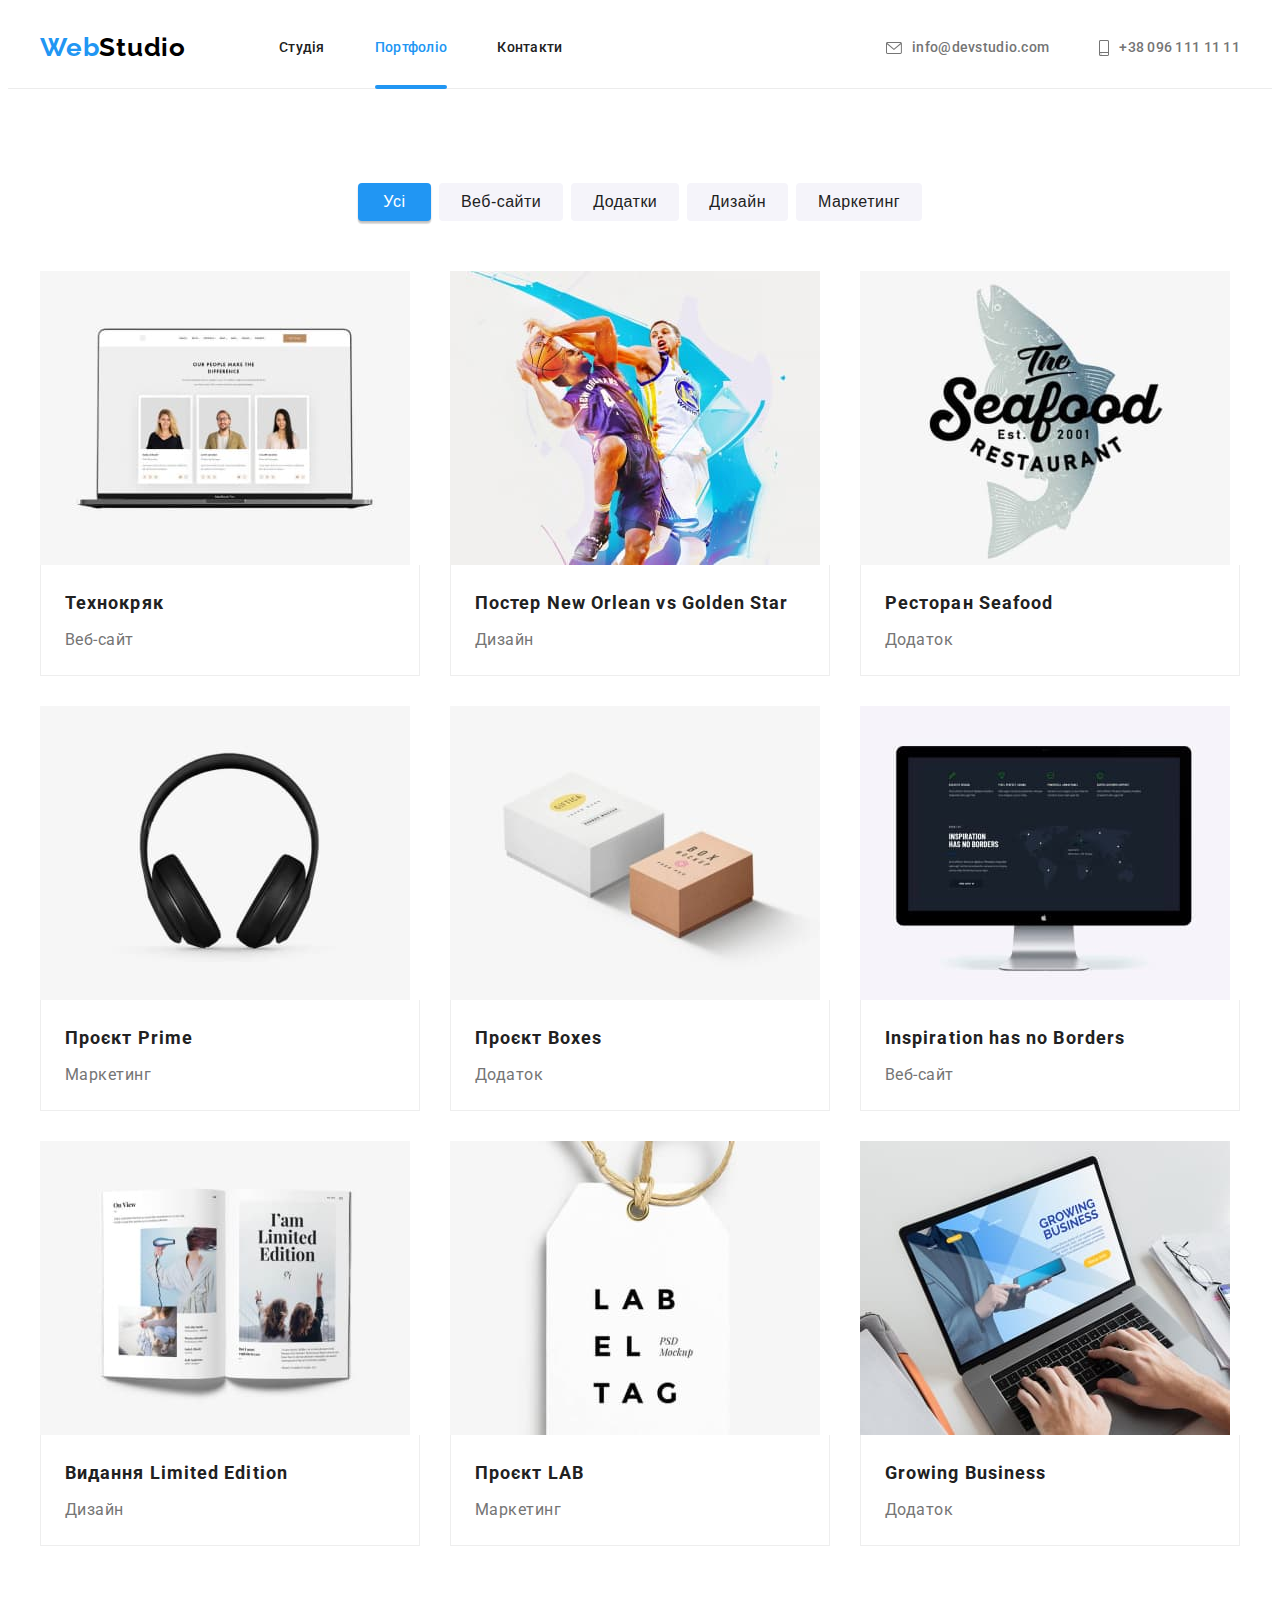
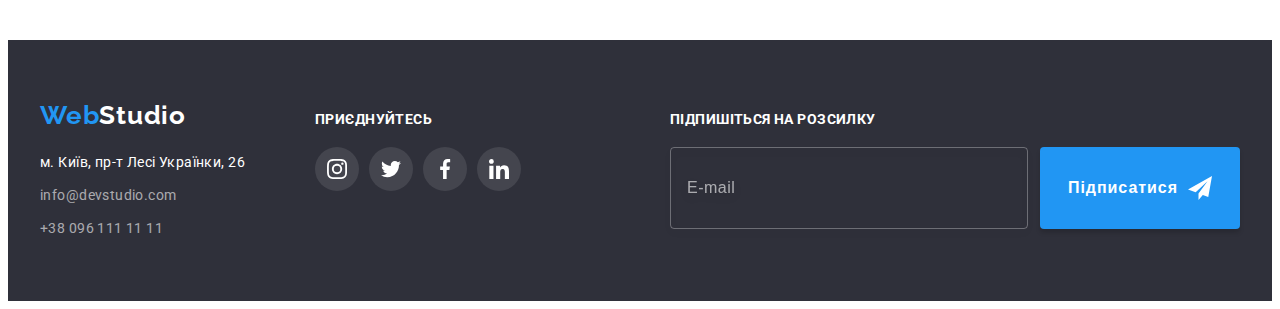
==== commit 9548351f: "bem1.1" ====
--- a/portfolio.html
+++ b/portfolio.html
@@ -23,35 +23,37 @@
 
   <body>
     <header class="header">
-      <div class="container header-container">
-        <a href="./index.html" lang="en" class="logo link"
-          ><span class="logo-blue">Web</span>Studio</a
+      <div class="container header__container">
+        <a href="./index.html" lang="en" class="logo header__logo link"
+          >Web<span class="logo--end-black">Studio</span></a
         >
-        <nav class="navigation">
-          <ul class="header-nav">
+        <nav class="header__navigation navigation">
+          <ul class="navigation__list">
             <li>
-              <a class="header-nav-link link" href="./index.html">Студія</a>
+              <a class="navigation__list-link link" href="./index.html">Студія</a>
             </li>
             <li>
-              <a class="header-nav-link link current-menu-item" href="./portfolio.html"
+              <a
+                class="navigation__list-link link navigation__list-link--current"
+                href="./portfolio.html"
                 >Портфоліо</a
               >
             </li>
-            <li><a class="header-nav-link link" href="#">Контакти</a></li>
+            <li><a class="navigation__list-link link" href="#">Контакти</a></li>
           </ul>
         </nav>
-        <ul class="header-contacts">
+        <ul class="navigation__contacts">
           <li>
-            <a class="header-contact-link link" href="mailto:info@devstudio.com">
-              <svg class="header-contact-icon" width="16" height="12">
+            <a class="navigation__contacts-link link" href="mailto:info@devstudio.com">
+              <svg class="navigation__contacts-icon" width="16" height="12">
                 <use href="./images/symbol-defs.svg#icon-envelope"></use>
               </svg>
               info@devstudio.com</a
             >
           </li>
           <li>
-            <a class="header-contact-link link" href="tel:+380961111111">
-              <svg class="header-contact-icon" width="10" height="16">
+            <a class="navigation__contacts-link link" href="tel:+380961111111">
+              <svg class="navigation__contacts-icon" width="10" height="16">
                 <use href="./images/symbol-defs.svg#icon-smartphone"></use>
               </svg>
               +38 096 111 11 11</a
@@ -103,7 +105,7 @@
                 </div>
                 <div class="portfolio-list__item-content">
                   <h2 class="portfolio-list__item-title">Технокряк</h2>
-                  <p class="portfolio-item-text">Веб-сайт</p>
+                  <p class="portfolio-list__item-text">Веб-сайт</p>
                 </div>
               </a>
             </li>
@@ -123,15 +125,15 @@
                   </p>
                 </div>
                 <div class="portfolio-list__item-content">
-                  <h2 class="portfolio-item-title">
+                  <h2 class="portfolio-list__item-title">
                     Постер <span lang="en">New Orlean vs Golden Star</span>
                   </h2>
-                  <p class="portfolio-item-text">Дизайн</p>
-                </div>
-              </a>
-            </li>
-            <li class="portfolio-list__item">
-              <a class="portfolio-list__item-link" href="#">
+                  <p class="portfolio-list__item-text">Дизайн</p>
+                </div>
+              </a>
+            </li>
+            <li class="portfolio-list__item">
+              <a class="portfolio-list__item-link link" href="#">
                 <div class="portfolio-list__item-img-wrap">
                   <img
                     src="./images/portfolio/restaurant-seafood.jpg"
@@ -146,8 +148,10 @@
                   </p>
                 </div>
                 <div class="portfolio-list__item-content">
-                  <h2 class="portfolio-item-title">Ресторан <span lang="en">Seafood</span></h2>
-                  <p class="portfolio-item-text">Додаток</p>
+                  <h2 class="portfolio-list__item-title">
+                    Ресторан <span lang="en">Seafood</span>
+                  </h2>
+                  <p class="portfolio-list__item-text">Додаток</p>
                 </div>
               </a>
             </li>
@@ -167,8 +171,8 @@
                   </p>
                 </div>
                 <div class="portfolio-list__item-content">
-                  <h2 class="portfolio-item-title">Проєкт <span lang="en">Prime</span></h2>
-                  <p class="portfolio-item-text">Маркетинг</p>
+                  <h2 class="portfolio-list__item-title">Проєкт <span lang="en">Prime</span></h2>
+                  <p class="portfolio-list__item-text">Маркетинг</p>
                 </div>
               </a>
             </li>
@@ -188,8 +192,8 @@
                   </p>
                 </div>
                 <div class="portfolio-list__item-content">
-                  <h2 class="portfolio-item-title">Проєкт <span lang="en">Boxes</span></h2>
-                  <p class="portfolio-item-text">Додаток</p>
+                  <h2 class="portfolio-list__item-title">Проєкт <span lang="en">Boxes</span></h2>
+                  <p class="portfolio-list__item-text">Додаток</p>
                 </div>
               </a>
             </li>
@@ -209,10 +213,10 @@
                   </p>
                 </div>
                 <div class="portfolio-list__item-content">
-                  <h2 class="portfolio-item-title">
+                  <h2 class="portfolio-list__item-title">
                     <span lang="en">Inspiration has no Borders</span>
                   </h2>
-                  <p class="portfolio-item-text">Веб-сайт</p>
+                  <p class="portfolio-list__item-text">Веб-сайт</p>
                 </div>
               </a>
             </li>
@@ -232,10 +236,10 @@
                   </p>
                 </div>
                 <div class="portfolio-list__item-content">
-                  <h2 class="portfolio-item-title">
+                  <h2 class="portfolio-list__item-title">
                     Видання <span lang="en">Limited Edition</span>
                   </h2>
-                  <p class="portfolio-item-text">Дизайн</p>
+                  <p class="portfolio-list__item-text">Дизайн</p>
                 </div>
               </a>
             </li>
@@ -255,8 +259,8 @@
                   </p>
                 </div>
                 <div class="portfolio-list__item-content">
-                  <h2 class="portfolio-item-title">Проєкт <span lang="en">LAB</span></h2>
-                  <p class="portfolio-item-text">Маркетинг</p>
+                  <h2 class="portfolio-list__item-title">Проєкт <span lang="en">LAB</span></h2>
+                  <p class="portfolio-list__item-text">Маркетинг</p>
                 </div>
               </a>
             </li>
@@ -276,8 +280,10 @@
                   </p>
                 </div>
                 <div class="portfolio-list__item-content">
-                  <h2 class="portfolio-item-title"><span lang="en">Growing Business</span></h2>
-                  <p class="portfolio-item-text">Додаток</p>
+                  <h2 class="portfolio-list__item-title">
+                    <span lang="en">Growing Business</span>
+                  </h2>
+                  <p class="portfolio-list__item-text">Додаток</p>
                 </div>
               </a>
             </li>
@@ -287,81 +293,80 @@
     </main>
 
     <footer class="footer">
-      <div class="container footer-container">
-        <div class="footer-contacts">
-          <a href="./index.html" class="logo-foot link" lang="en"
-            ><span class="logo-blue">Web</span>Studio</a
+      <div class="container footer__container">
+        <div class="footer__contacts">
+          <a href="./index.html" lang="en" class="logo footer__logo link"
+            >Web<span class="logo--end-white">Studio</span></a
           >
-
-          <address class="add">
-            <ul class="add-list">
-              <li class="add-item">
+          <address class="footer__address add">
+            <ul class="add__list">
+              <li class="add__list-item">
                 <a
-                  class="add-item-map link"
+                  class="add__list-map link"
                   href="https://goo.gl/maps/znrV5zkPQKS67RJL6"
                   target="_blank"
                   rel="noopener noreferrer"
                   >м. Київ, пр-т Лесі Українки, 26</a
                 >
               </li>
-              <li class="add-item">
-                <a class="add-item-link link" href="mailto:info@devstudio.com"
+              <li class="add__list-item">
+                <a class="add__list-link link" href="mailto:info@devstudio.com"
                   >info@devstudio.com</a
                 >
               </li>
-              <li class="add-item">
-                <a class="add-item-link link" href="tel:+380961111111">+38 096 111 11 11</a>
+              <li class="add__list-item">
+                <a class="add__list-link link" href="tel:+380961111111">+38 096 111 11 11</a>
               </li>
             </ul>
           </address>
         </div>
-        <div class="join">
-          <b class="join-title">приєднуйтесь</b>
-          <ul class="join-list">
-            <li class="join-soc-item">
-              <a
-                class="join-soc-link link"
+        <div class="footer__join join">
+          <b class="join__title">приєднуйтесь</b>
+          <ul class="join__socials socials">
+            <li class="socials__item">
+              <a
+                class="socials__item-link link socials__item-link--bg-gray-col-white"
                 href="#"
                 target="_blank"
                 rel="noopener noreferrer nofollow"
               >
-                <svg class="join-soc-icon" width="20" height="20">
+                <svg class="socials__item-icon" width="20" height="20">
                   <use href="./images/symbol-defs.svg#icon-instagram"></use>
                 </svg>
               </a>
             </li>
-            <li class="join-soc-item">
-              <a
-                class="join-soc-link link"
+            <li class="socials__item">
+              <a
+                class="socials__item-link link socials__item-link--bg-gray-col-white"
                 href="#"
                 target="_blank"
                 rel="noopener noreferrer nofollow"
               >
-                <svg class="join-soc-icon" width="20" height="20">
+                <svg class="socials__item-icon" width="20" height="20">
                   <use href="./images/symbol-defs.svg#icon-twitter"></use>
                 </svg>
               </a>
             </li>
-            <li class="join-soc-item">
-              <a
-                class="join-soc-link link"
+            <li class="socials__item">
+              <a
+                class="socials__item-link link socials__item-link--bg-gray-col-white"
                 href="#"
                 target="_blank"
                 rel="noopener noreferrer nofollow"
               >
-                <svg class="join-soc-icon" width="20" height="20">
+                <svg class="socials__item-icon" width="20" height="20">
                   <use href="./images/symbol-defs.svg#icon-facebook"></use>
                 </svg>
               </a>
             </li>
-            <li class="join-soc-item">
-              <a
-                class="join-soc-link link"
+            <li class="socials__item">
+              <a
+                class="socials__item-link link socials__item-link--bg-gray-col-white"
                 href="#"
                 target="_blank"
                 rel="noopener noreferrer nofollow"
               >
-                <svg class="join-soc-icon" width="20" height="20">
+                <svg class="socials__item-icon" width="20" height="20">
                   <use href="./images/symbol-defs.svg#icon-linkedin"></use>
                 </svg>
               </a>
--- a/css/styles.css
+++ b/css/styles.css
@@ -4,9 +4,9 @@
   --primary-text-color: #757575;
   --title-text-color: #212121;
   --title-text-bright-color: #ffffff;
-  --logo-color-span: #2196f3;
-  --logo-color-header: #000000;
-  --logo-color-footer: #ffffff;
+  --logo-color: #2196f3;
+  --logo--end-black: #000000;
+  --logo--end-white: #ffffff;
   --active-link-color: #2196f3;
   --nav-link-color: #212121;
   --contact-link-color: #757575;
@@ -88,25 +88,10 @@
   -webkit-text-fill-color: black;
 }
 
-/* ---------HEADER---------- */
-
-.header {
-  font-weight: 500;
-  letter-spacing: 0.02em;
-  line-height: 1.14;
-
-  border-bottom: 1px solid #ececec;
-}
-
-.header-container {
-  display: flex;
-  align-items: center;
-}
+/* ---------LOGO------------ */
 
 .logo {
-  margin-right: 93px;
-  padding-top: 24px;
-  padding-bottom: 25px;
+  display: block;
 
   font-family: 'Raleway', -apple-system, BlinkMacSystemFont, avenir next, avenir, segoe ui,
     helvetica neue, helvetica, Cantarell, Ubuntu, roboto, noto, arial, sans-serif;
@@ -114,41 +99,72 @@
   font-size: 26px;
   line-height: 1.19;
   letter-spacing: 0.03em;
-  color: var(--logo-color-header);
-}
-
-.logo-blue {
-  color: var(--logo-color-span);
-}
-
-.navigation {
+  color: var(--logo-color);
+}
+
+.header__logo {
+  margin-right: 93px;
+  padding-top: 24px;
+  padding-bottom: 25px;
+}
+
+.logo--end-black {
+  color: var(--logo--end-black);
+}
+
+.footer__logo {
+  margin-bottom: 20px;
+}
+
+.logo--end-white {
+  color: var(--logo--end-white);
+}
+
+/* ---------HEADER---------- */
+
+.header {
+  font-weight: 500;
+  letter-spacing: 0.02em;
+  line-height: 1.14;
+
+  border-bottom: 1px solid #ececec;
+}
+
+.header__container {
+  display: flex;
+  align-items: center;
+}
+
+.header__navigation {
   margin-right: auto;
 }
 
-.header-nav {
+/* .navigation{} */
+
+.navigation__list {
   display: flex;
   gap: 50px;
 }
 
-.header-nav-link,
-.header-contact-link {
+.navigation__list-link,
+.navigation__contacts-link {
   display: flex;
   padding: 32px 0;
 
   transition: color 250ms cubic-bezier(0.4, 0, 0.2, 1);
 }
 
-.header-nav-link {
+.navigation__list-link {
   position: relative;
 
   color: var(--nav-link-color);
 }
 
-.current-menu-item {
+.navigation__list-link--current {
   color: var(--active-link-color);
 }
 
-.current-menu-item:after {
+.navigation__list-link--current:after {
   content: '';
 
   position: absolute;
@@ -161,217 +177,25 @@
   border-radius: 2px;
 }
 
-.header-contacts {
+.navigation__contacts {
   display: flex;
   gap: 50px;
 }
-.header-contact-link {
+.navigation__contacts-link {
   gap: 10px;
   align-items: center;
 
   color: var(--contact-link-color);
 }
 
-.header-nav-link:hover,
-.header-nav-link:focus,
-.header-contact-link:hover,
-.header-contact-link:focus {
+.navigation__list-link:hover,
+.navigation__list-link:focus,
+.navigation__contacts-link:hover,
+.navigation__contacts-link:focus {
   color: var(--active-link-color);
 }
 
-.header-contact-icon {
-  fill: currentColor;
-}
-
-/* ---------FOOTER---------- */
-
-.footer {
-  padding: 60px 0;
-
-  background: #2f303a;
-}
-
-.footer-container {
-  display: flex;
-  gap: 70px;
-  align-items: baseline;
-}
-
-.logo-foot {
-  display: block;
-  margin-bottom: 20px;
-
-  font-family: 'Raleway', sans-serif;
-  font-weight: 700;
-  font-size: 26px;
-  line-height: 1.19;
-  letter-spacing: 0.03em;
-  color: var(--logo-color-footer);
-}
-
-.add {
-  color: rgba(255, 255, 255, 0.6);
-  font-style: normal;
-  line-height: 1.71;
-}
-
-/* .add-list {
-} */
-
-.add-item:not(:last-child) {
-  margin-bottom: 9px;
-}
-
-.add-item-map {
-  color: #ffffff;
-
-  transition: color 250ms cubic-bezier(0.4, 0, 0.2, 1);
-}
-
-.add-item-link {
-  color: inherit;
-
-  transition: color 250ms cubic-bezier(0.4, 0, 0.2, 1);
-}
-
-.add-item:hover,
-.add-item:focus,
-.add-item-map:hover,
-.add-item-map:focus {
-  color: var(--active-link-color);
-}
-
-/* .join {
-} */
-
-.join-title {
-  display: block;
-  margin-bottom: 20px;
-
-  line-height: calc(16 / 14);
-  letter-spacing: 0.03em;
-  text-transform: uppercase;
-
-  color: #ffffff;
-}
-
-.join-list {
-  display: flex;
-  gap: 10px;
-}
-
-.join-soc-item {
-  width: 44px;
-  height: 44px;
-}
-
-.join-soc-link {
-  display: flex;
-  width: 100%;
-  height: 100%;
-  background-color: rgba(255, 255, 255, 0.1);
-  border-radius: 50%;
-  align-items: center;
-  justify-content: center;
-  color: #fff;
-
-  transition: background-color 250ms cubic-bezier(0.4, 0, 0.2, 1);
-}
-
-.join-soc-icon {
-  fill: currentColor;
-}
-
-.join-soc-link:hover,
-.join-soc-link:focus {
-  background-color: #2196f3;
-}
-/* FOOTER FORM */
-
-.footer-form-field {
-  margin-left: auto;
-  width: 570px;
-  height: 86px;
-}
-
-.footer-form-title {
-  display: block;
-  margin-bottom: 20px;
-
-  line-height: calc(16 / 14);
-  text-transform: uppercase;
-  color: var(--title-text-bright-color);
-}
-
-.footer-form {
-  display: flex;
-}
-
-.footer-form-input {
-  width: 358px;
-  height: 50px;
-  padding: 15px 16px;
-  margin-right: 12px;
-
-  background-color: inherit;
-  outline: transparent;
-
-  font-weight: 400;
-  font-size: 16px;
-  line-height: 1.25;
-  letter-spacing: 0.03em;
-  color: rgba(255, 255, 255, 0.6);
-
-  border: 1px solid rgba(255, 255, 255, 0.3);
-  filter: drop-shadow(0px 4px 4px rgba(0, 0, 0, 0.15));
-  border-radius: 4px;
-
-  transition: border-color 250ms cubic-bezier(0.4, 0, 0.2, 1);
-}
-
-.footer-form-input:-webkit-autofill {
-  -webkit-box-shadow: inset 0 0 0 50px #2f303a;
-  -webkit-text-fill-color: rgba(255, 255, 255, 0.6);
-}
-
-.footer-form-input:focus {
-  border-color: #2196f3;
-}
-
-.footer-form-input::placeholder {
-  font-weight: 400;
-  font-size: 16px;
-  line-height: 1.25;
-  letter-spacing: 0.03em;
-  align-items: center;
-
-  color: rgba(255, 255, 255, 0.6);
-}
-
-.footer-form-btn {
-  display: flex;
-  padding: 10px 28px;
-  align-items: center;
-
-  font-weight: 700;
-  font-size: 16px;
-  line-height: 1.88;
-  letter-spacing: 0.06em;
-
-  color: var(--main-btn-text);
-  background-color: var(--main-btn-color);
-  box-shadow: 0px 4px 4px rgba(0, 0, 0, 0.15);
-
-  transition: background-color 250ms cubic-bezier(0.4, 0, 0.2, 1);
-}
-
-.footer-form-btn:hover,
-.footer-form-btn:focus {
-  background-color: #188ce8;
-}
-
-.footer-form-btn-icon {
-  margin-left: 10px;
+.navigation__contacts-icon {
   fill: currentColor;
 }
 
@@ -749,7 +573,7 @@
   border-top: 0;
 }
 
-.portfolio-item-title {
+.portfolio-list__item-title {
   margin-bottom: 4px;
 
   font-size: 18px;
@@ -758,7 +582,8 @@
   color: var(--title-text-color);
 }
 
-.portfolio-item-text {
+.portfolio-item-text,
+.portfolio-list__item-text {
   font-size: 16px;
   line-height: 1.88;
   letter-spacing: 0.03em;
@@ -1027,3 +852,165 @@
 .modal-form-btn:focus {
   background-color: #188ce8;
 }
+
+/* ---------FOOTER---------- */
+
+.footer {
+  padding: 60px 0;
+
+  background: #2f303a;
+}
+
+.footer__container {
+  display: flex;
+  gap: 70px;
+  align-items: baseline;
+}
+
+/* .footer__contacts{} */
+
+/* .footer__address{} */
+
+.add {
+  color: rgba(255, 255, 255, 0.6);
+  font-style: normal;
+  line-height: 1.71;
+}
+
+/* .add__list {
+} */
+
+.add__list-item:not(:last-child) {
+  margin-bottom: 9px;
+}
+
+.add__list-map {
+  color: #ffffff;
+
+  transition: color 250ms cubic-bezier(0.4, 0, 0.2, 1);
+}
+
+.add__list-link {
+  color: inherit;
+
+  transition: color 250ms cubic-bezier(0.4, 0, 0.2, 1);
+}
+
+.add__list-item:hover,
+.add__list-item:focus,
+.add__list-map:hover,
+.add__list-map:focus {
+  color: var(--active-link-color);
+}
+
+/* .footer__join{} */
+
+/* .join {} */
+
+.join__title {
+  display: block;
+  margin-bottom: 20px;
+
+  line-height: calc(16 / 14);
+  letter-spacing: 0.03em;
+  text-transform: uppercase;
+
+  color: #ffffff;
+}
+
+.socials__item-link--bg-gray-col-white {
+  background-color: rgba(255, 255, 255, 0.1);
+  color: #fff;
+}
+
+/* .socials__item-icon--color-white {
+  fill: currentColor;
+} */
+/* FOOTER FORM */
+
+.footer-form-field {
+  margin-left: auto;
+  width: 570px;
+  height: 86px;
+}
+
+.footer-form-title {
+  display: block;
+  margin-bottom: 20px;
+
+  line-height: calc(16 / 14);
+  text-transform: uppercase;
+  color: var(--title-text-bright-color);
+}
+
+.footer-form {
+  display: flex;
+}
+
+.footer-form-input {
+  width: 358px;
+  height: 50px;
+  padding: 15px 16px;
+  margin-right: 12px;
+
+  background-color: inherit;
+  outline: transparent;
+
+  font-weight: 400;
+  font-size: 16px;
+  line-height: 1.25;
+  letter-spacing: 0.03em;
+  color: rgba(255, 255, 255, 0.6);
+
+  border: 1px solid rgba(255, 255, 255, 0.3);
+  filter: drop-shadow(0px 4px 4px rgba(0, 0, 0, 0.15));
+  border-radius: 4px;
+
+  transition: border-color 250ms cubic-bezier(0.4, 0, 0.2, 1);
+}
+
+.footer-form-input:-webkit-autofill {
+  -webkit-box-shadow: inset 0 0 0 50px #2f303a;
+  -webkit-text-fill-color: rgba(255, 255, 255, 0.6);
+}
+
+.footer-form-input:focus {
+  border-color: #2196f3;
+}
+
+.footer-form-input::placeholder {
+  font-weight: 400;
+  font-size: 16px;
+  line-height: 1.25;
+  letter-spacing: 0.03em;
+  align-items: center;
+
+  color: rgba(255, 255, 255, 0.6);
+}
+
+.footer-form-btn {
+  display: flex;
+  padding: 10px 28px;
+  align-items: center;
+
+  font-weight: 700;
+  font-size: 16px;
+  line-height: 1.88;
+  letter-spacing: 0.06em;
+
+  color: var(--main-btn-text);
+  background-color: var(--main-btn-color);
+  box-shadow: 0px 4px 4px rgba(0, 0, 0, 0.15);
+
+  transition: background-color 250ms cubic-bezier(0.4, 0, 0.2, 1);
+}
+
+.footer-form-btn:hover,
+.footer-form-btn:focus {
+  background-color: #188ce8;
+}
+
+.footer-form-btn-icon {
+  margin-left: 10px;
+  fill: currentColor;
+}
